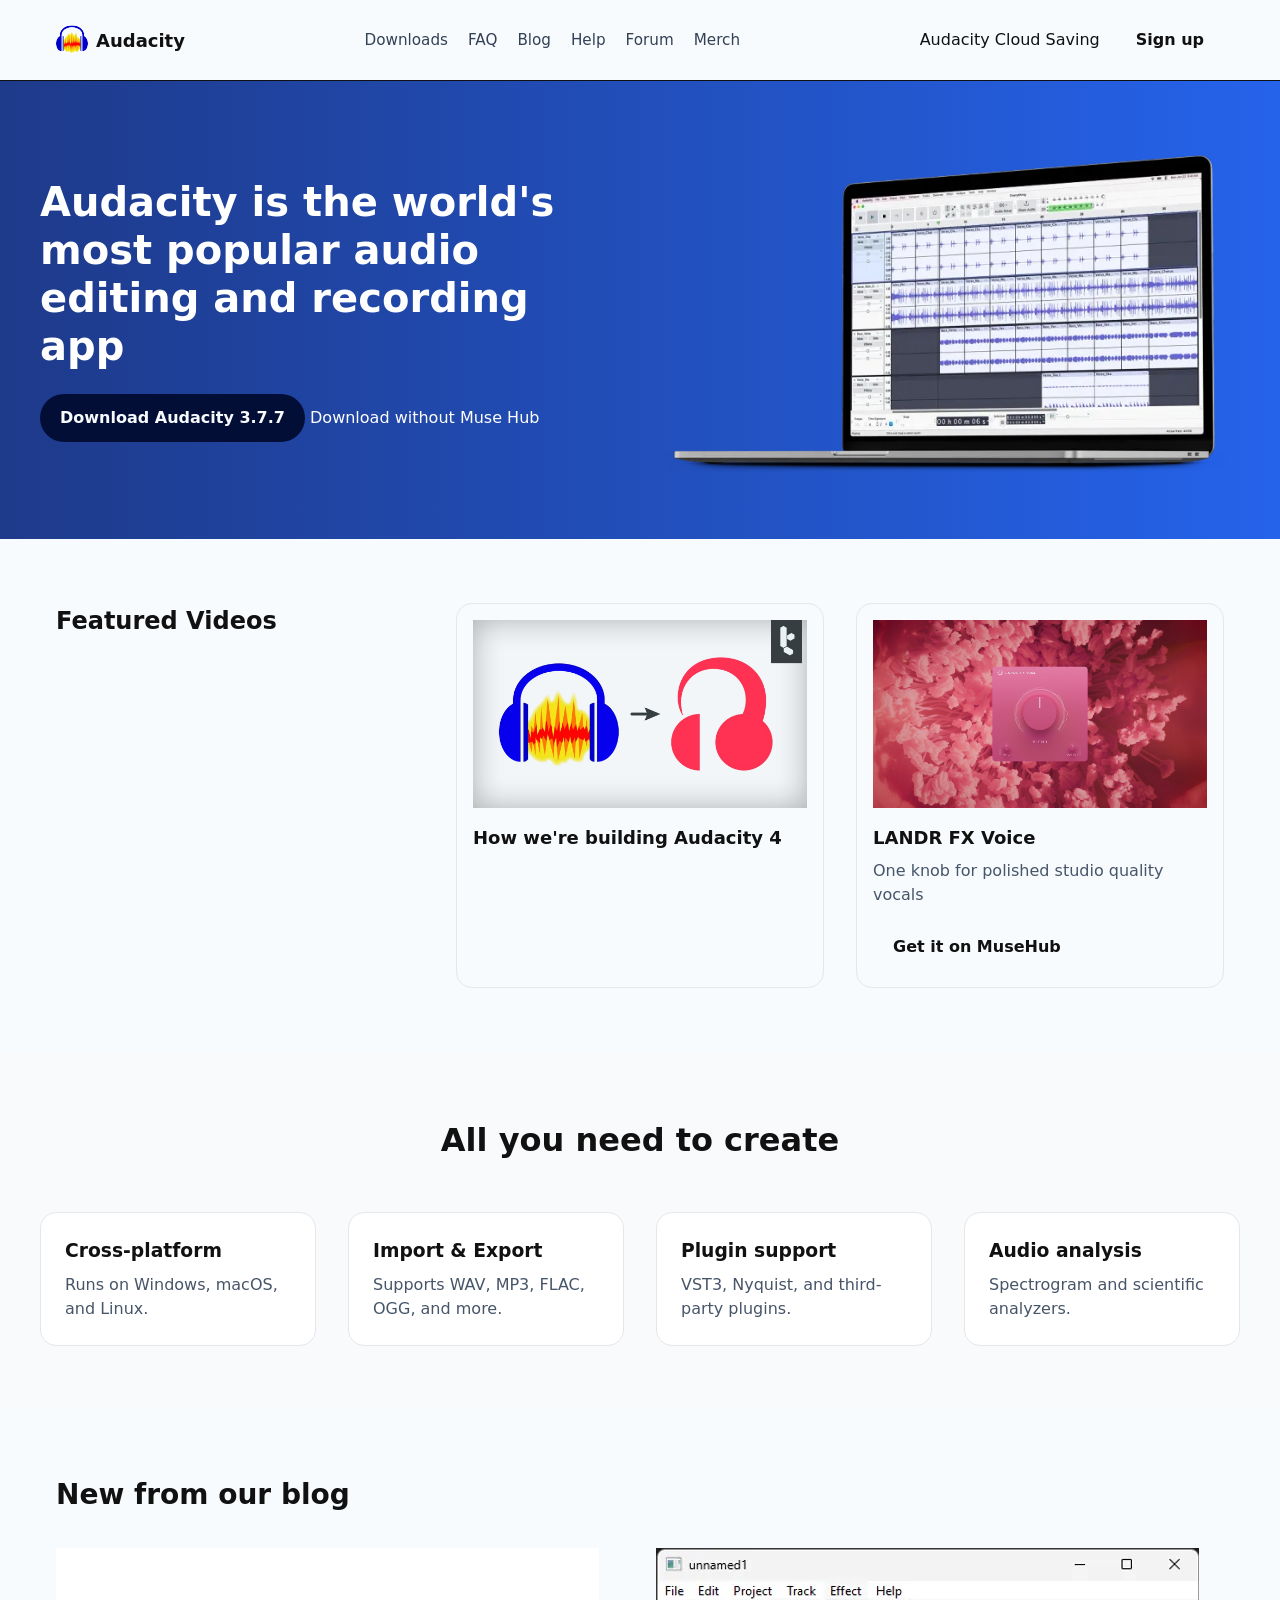
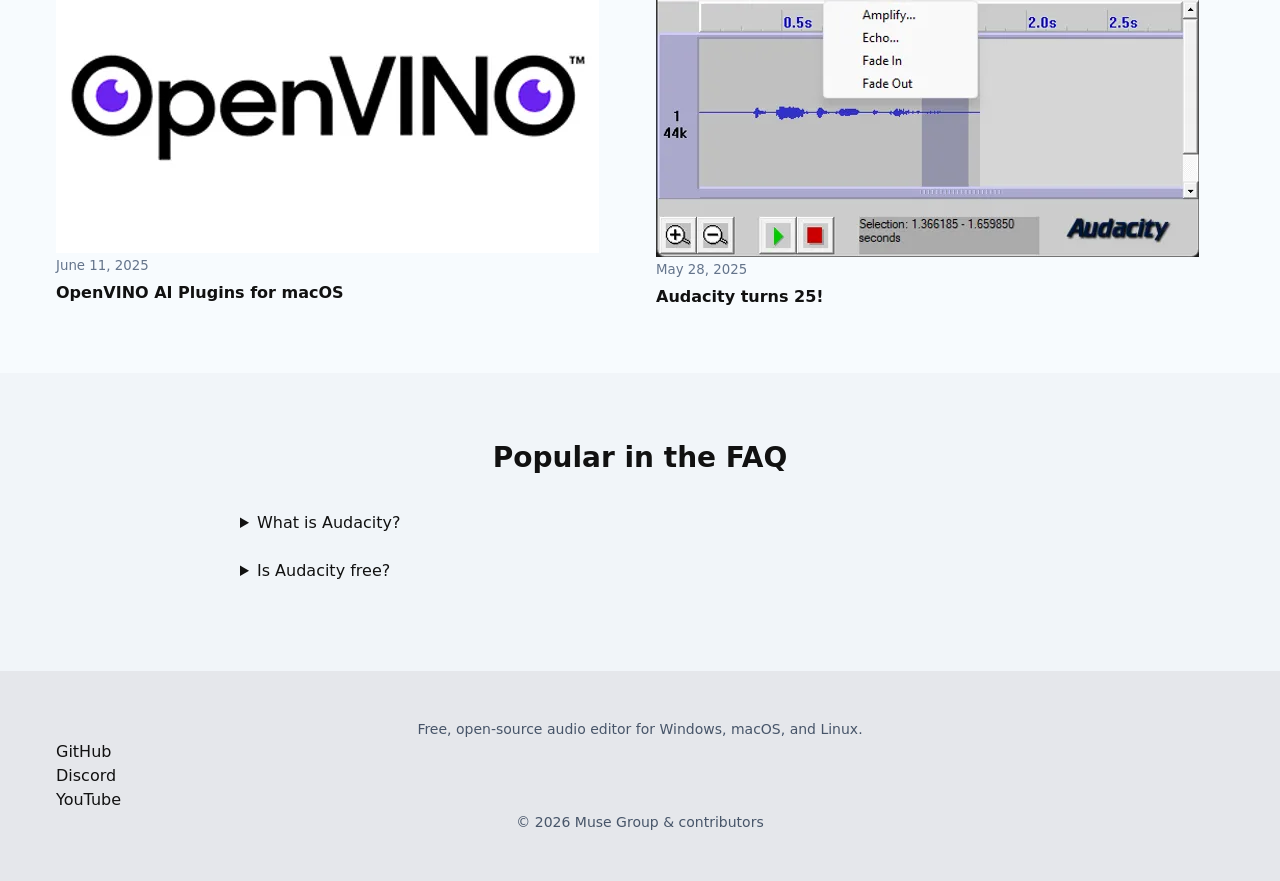
==== Final/index.html @ b993560e "combined pages and files for finals folder" ====
<!DOCTYPE html>
<html lang="en">
<head>
  <meta charset="UTF-8" />
  <meta name="viewport" content="width=device-width, initial-scale=1" />
  <title>Final</title>

  <link rel="stylesheet" href="styles.css" />

  <meta
    name="description"
    content="Audacity is the world's most popular audio editing and recording app."
  />
</head>

<body id="top">
  <a class="skip-to-content" href="#main">Skip to content</a>

  <!-- HEADER -->
  <header>
    <nav class="nav" aria-label="Primary Navigation">

      <!-- Brand -->
      <ul class="nav-left" aria-label="Brand">
        <li aria-label="Audacity Home">
          <a href="index.html">
            <img
              src="images/Audacity_Logo.DK8H7nvr.svg"
              alt="Audacity logo"
            />
            Audacity
          </a>
        </li>
      </ul>

      <!-- Main Links -->
      <ul class="nav-center" aria-label="Main Navigation Links">
        <li aria-label="Downloads"><a href="#">Downloads</a></li>
        <li aria-label="Frequently Asked Questions"><a href="#">FAQ</a></li>
        <li aria-label="Blog"><a href="#">Blog</a></li>
        <li aria-label="Help"><a href="#">Help</a></li>
        <li aria-label="Forum"><a href="#">Forum</a></li>
        <li aria-label="Merchandise"><a href="#">Merch</a></li>
      </ul>

      <!-- Account Links -->
      <ul class="nav-right" aria-label="Account and User Links">
        <li aria-label="Audacity Cloud Saving">
          <a href="#">Audacity Cloud Saving</a>
        </li>
        <li aria-label="Sign Up">
          <a href="#" class="button">Sign up</a>
        </li>
      </ul>

    </nav>
  </header>

  <!--  MAIN  -->
  <main id="main">

    <!--  HERO  -->
    <section class="hero">
      <section class="hero-content">

        <article class="hero-text">
          <h1>
            Audacity is the world's most popular audio editing and recording app
          </h1>

          <a class="button primary" href="#">
            Download Audacity 3.7.7
          </a>

          <a class="text-link" href="#">
            Download without Muse Hub
          </a>
        </article>

        <figure class="hero-image">
          <img
            src="images/HeroBannerImage.BT1jp_L7_AJsjM.webp"
            alt="Audacity app on a laptop"
          />
        </figure>

      </section>
    </section>

    <!--  VIDEOS  -->
    <section class="videos" aria-labelledby="videos-heading">
      <h2 id="videos-heading" class="visually-hidden">Featured Videos</h2>

      <article class="video-card">
        <img
          src="images/video-1.jpg"
          alt="How we're building Audacity 4 video thumbnail"
        />
        <h3>How we're building Audacity 4</h3>
      </article>

      <article class="video-card">
        <img
          src="images/video-2.jpg"
          alt="LANDR FX Voice plugin video thumbnail"
        />
        <h3>LANDR FX Voice</h3>
        <p>One knob for polished studio quality vocals</p>
        <a href="#" class="button">
          Get it on MuseHub
        </a>
      </article>
    </section>

    <!--  FEATURES  -->
    <section class="features">
      <h2>All you need to create</h2>

      <section class="feature-grid">
        <article class="feature-card">
          <h3>Cross-platform</h3>
          <p>Runs on Windows, macOS, and Linux.</p>
        </article>

        <article class="feature-card">
          <h3>Import & Export</h3>
          <p>Supports WAV, MP3, FLAC, OGG, and more.</p>
        </article>

        <article class="feature-card">
          <h3>Plugin support</h3>
          <p>VST3, Nyquist, and third-party plugins.</p>
        </article>

        <article class="feature-card">
          <h3>Audio analysis</h3>
          <p>Spectrogram and scientific analyzers.</p>
        </article>
      </section>
    </section>

    <!--  BLOG  -->
    <section class="blog">
      <h2>
        New from our <a href="#">blog</a>
      </h2>

      <section class="blog-grid">
        <article class="blog-card">
          <img
            src="images/openvino-logo.g7zKvwM-_2plvuq.webp"
            alt="OpenVINO logo"
          />
          <small>June 11, 2025</small>
          <h4>OpenVINO AI Plugins for macOS</h4>
        </article>

        <article class="blog-card">
          <img
            src="images/audacity-0.8.BLUesJEs_8E0D4.webp"
            alt="Audacity logo"
          />
          <small>May 28, 2025</small>
          <h4>Audacity turns 25!</h4>
        </article>
      </section>
    </section>

    <!--  FAQ  -->
    <section class="faq">
      <h2>Popular in the FAQ</h2>

      <details class="faq-item">
        <summary>What is Audacity?</summary>
        <p>
          Audacity is a free, open-source audio editor for recording and editing sound.
        </p>
      </details>

      <details class="faq-item">
        <summary>Is Audacity free?</summary>
        <p>Yes. Always free and open source.</p>
      </details>
    </section>

  </main>

  <!-- FOOTER -->
  <footer aria-label="Footer">

    <section class="footer-first">
      <p class="footer-text">
        Free, open-source audio editor for Windows, macOS, and Linux.
      </p>
    </section>

    <section aria-label="Footer Navigation">

      <ul aria-label="Return to Top">
        <li aria-label="Skip to top link">
          <a href="#top" class="skip-link-footer">
            Skip to top
          </a>
        </li>
      </ul>

      <ul aria-label="Social Media Links">
        <li aria-label="GitHub"><a class="icon" href="#">GitHub</a></li>
        <li aria-label="Discord"><a class="icon" href="#">Discord</a></li>
        <li aria-label="YouTube"><a class="icon" href="#">YouTube</a></li>
      </ul>

    </section>

    <p class="copyright">
      © 2026 Muse Group & contributors
    </p>

  </footer>

</body>
</html>
---- Final/styles.css ----
/* ===============================
   RESET & BASE
================================ */

*,
*::before,
*::after {
  box-sizing: border-box;
  margin: 0;
  padding: 0;
}

:root {
    --primary-mid: #092892;
    --primary-dark: #030E37;
    --primary-light: #B8C7FF;
    --secondary-mid: #FE983C;
    --secondary-dark: #753800;
    --secondary-light: #FFD6B1;
    --tertiary-mid: #ED0808;
    --neutral-black: #111111;
    --neutral-white: #F7FBFE;
}

html {
  font-family: system-ui, -apple-system, BlinkMacSystemFont, "Segoe UI",
    Roboto, Helvetica, Arial, sans-serif;
  line-height: 1.5;
}

body {
  color: var(--neutral-black);/*#0f172a;*/
  background-color: var(--neutral-white); /*#ffffff;*/
  margin: 0;
}

img {
  max-width: 100%;
  display: block;
}

a {
  color: inherit;
  text-decoration: none;
}

/* ===============================
   UTILITY
================================ */

.skip-to-content {
  position: absolute;
  left: -999px;
  top: auto;
}

.skip-to-content:focus {
  left: 1rem;
  top: 1rem;
  background: var(--neutral-black); /*#000;*/
  color: var(--neutral-white); /*#fff;*/
  padding: 0.5rem 1rem;
  z-index: 1000;
}

/* ===============================
   BUTTONS & LINKS
================================ */

.button {
  display: inline-block;
  padding: 0.75rem 1.25rem;
  border-radius: 999px;
  font-weight: 600;
  transition: background-color 0.2s ease, transform 0.2s ease;
}

.button.primary {
  background-color: var(--primary-dark); /*#2563eb;*/
  color: var(--neutral-white); /*#ffffff;*/
}

.button.primary:hover {
  background-color: var(--primary-dark); /*#1d4ed8;*/
  transform: translateY(-1px);
}

.text-link {
  display: inline-block;
  margin-top: 0.75rem;
  color: var(--primary-dark); /*#2563eb;*/
  font-weight: 500;
}

/* ===============================
   HEADER / NAV
================================ */

header {
  position: sticky;
  top: 0;
  background-color: var(--neutral-white); /*#ffffff;*/
  border-bottom: 1px solid var(--neutral-black); /*#e5e7eb;*/
  z-index: 50;
}

.nav {
  max-width: 1200px;
  margin: 0 auto;
  padding: 1rem;
  display: flex;
  align-items: center;
  justify-content: space-between;
  gap: 1rem;
}

.nav-left a {
  display: flex;
  align-items: center;
  gap: 0.5rem;
  font-weight: 700;
  font-size: 1.125rem;
}

.nav-left img {
  height: 32px;      /* adjust as needed: 24–40px is typical */
  width: auto;
}

.nav-center {
  display: flex;
  gap: 1.25rem;
}

.nav-center a {
  font-size: 0.95rem;
  color: #334155;
}

.nav-right {
  display: flex;
  gap: 1rem;
  align-items: center;
}

.nav ul {
  list-style: none;
  padding: 0;
  margin: 0;
}

/* ===============================
   HERO
================================ */

.hero {
  background: linear-gradient(90deg, #1e3a8a, #2563eb);
  color: #ffffff;
  padding: 4rem 1rem;
}

.hero-content {
  max-width: 1200px;
  margin: 0 auto;
  display: grid;
  grid-template-columns: 1fr 1fr;
  gap: 3rem;
  align-items: center;
}

.hero-text h1 {
  font-size: 2.5rem;
  line-height: 1.2;
  margin-bottom: 1.5rem;
}

.hero-image img {
  border-radius: 1rem;
}

.text-link {
    color: white;
}

/* ===============================
   VIDEOS
================================ */

.videos {
  max-width: 1200px;
  margin: 4rem auto;
  padding: 0 1rem;
  display: grid;
  grid-template-columns: repeat(auto-fit, minmax(280px, 1fr));
  gap: 2rem;
}

.video-card {
  border: 1px solid #e5e7eb;
  border-radius: 1rem;
  overflow: hidden;
  padding: 1rem;
}

.video-card h3 {
  margin-top: 1rem;
  font-size: 1.125rem;
}

.video-card p {
  margin: 0.5rem 0 1rem;
  color: #475569;
}

/* ===============================
   FEATURES
================================ */

.features {
  background-color: #f8fafc;
  padding: 4rem 1rem;
}

.features h2 {
  text-align: center;
  font-size: 2rem;
  margin-bottom: 3rem;
}

.feature-grid {
  max-width: 1200px;
  margin: 0 auto;
  display: grid;
  grid-template-columns: repeat(auto-fit, minmax(220px, 1fr));
  gap: 2rem;
}

.feature-card {
  background-color: #ffffff;
  border-radius: 1rem;
  padding: 1.5rem;
  border: 1px solid #e5e7eb;
}

.feature-card h3 {
  margin-bottom: 0.5rem;
}

.feature-card p {
  color: #475569;
}

/* ===============================
   BLOG
================================ */

.blog {
  max-width: 1200px;
  margin: 4rem auto;
  padding: 0 1rem;
}

.blog h2 {
  font-size: 1.75rem;
  margin-bottom: 2rem;
}

.blog h2 {
  font-size: 1.75rem;
  margin-bottom: 2rem;
}

/* NEW: grid only for blog cards */
.blog-grid {
  display: grid;
  grid-template-columns: repeat(auto-fit, minmax(280px, 1fr));
  gap: 2rem;
}


.blog-card small {
  color: #64748b;
}

.blog-card h4 {
  margin-top: 0.25rem;
}

/* ===============================
   FAQ
================================ */

.faq {
  background-color: #f1f5f9;
  padding: 4rem 1rem;
}

.faq h2 {
  text-align: center;
  font-size: 1.75rem;
  margin-bottom: 2rem;
}

.faq-item {
  max-width: 800px;
  margin: 0 auto 1.5rem;
}

.faq-item h4 {
  font-weight: 600;
  margin-bottom: 0.25rem;
}

.faq-item p {
  color: #475569;
}

/* ===============================
   FOOTER
================================ */

footer {
  background-color: #e5e7eb;
  padding: 3rem 1rem;
}

footer > div {
  max-width: 1200px;
  margin: 0 auto 2rem;
}

footer > section {
  max-width: 1200px;
  margin: 0 auto;
  padding: 0 1rem;
}

.footer-about,
.footer-links,
.footer-social {
  margin-bottom: 1.5rem;
}

.footer-links a,
.footer-social a {
  display: block;
  margin-top: 0.25rem;
  color: #334155;
}

footer p {
  text-align: center;
  font-size: 0.875rem;
  color: #475569;
}

footer ul {
  list-style: none;
  padding: 0;
  margin: 0;
}

/* ===============================
   FOOTER SKIP LINK
================================ */

.skip-link-footer {
  position: absolute;
  left: -999px;
  background: var(--primary-dark);
  color: var(--neutral-white);
  padding: 0.5rem 1rem;
  border-radius: 999px;
  font-weight: 600;
}

.skip-link-footer:focus {
  left: 1rem;
  bottom: 1rem;
  outline: 3px solid var(--secondary-mid);
  outline-offset: 2px;
  position: absolute;
  z-index: 1000;
}

/* ===============================
   RESPONSIVE
================================ */

@media (max-width: 768px) {
  .hero-content {
    grid-template-columns: 1fr;
    text-align: center;
  }

  .nav-center {
    display: none;
  }

  .blog-card {
    grid-template-columns: 1fr;
  }
}
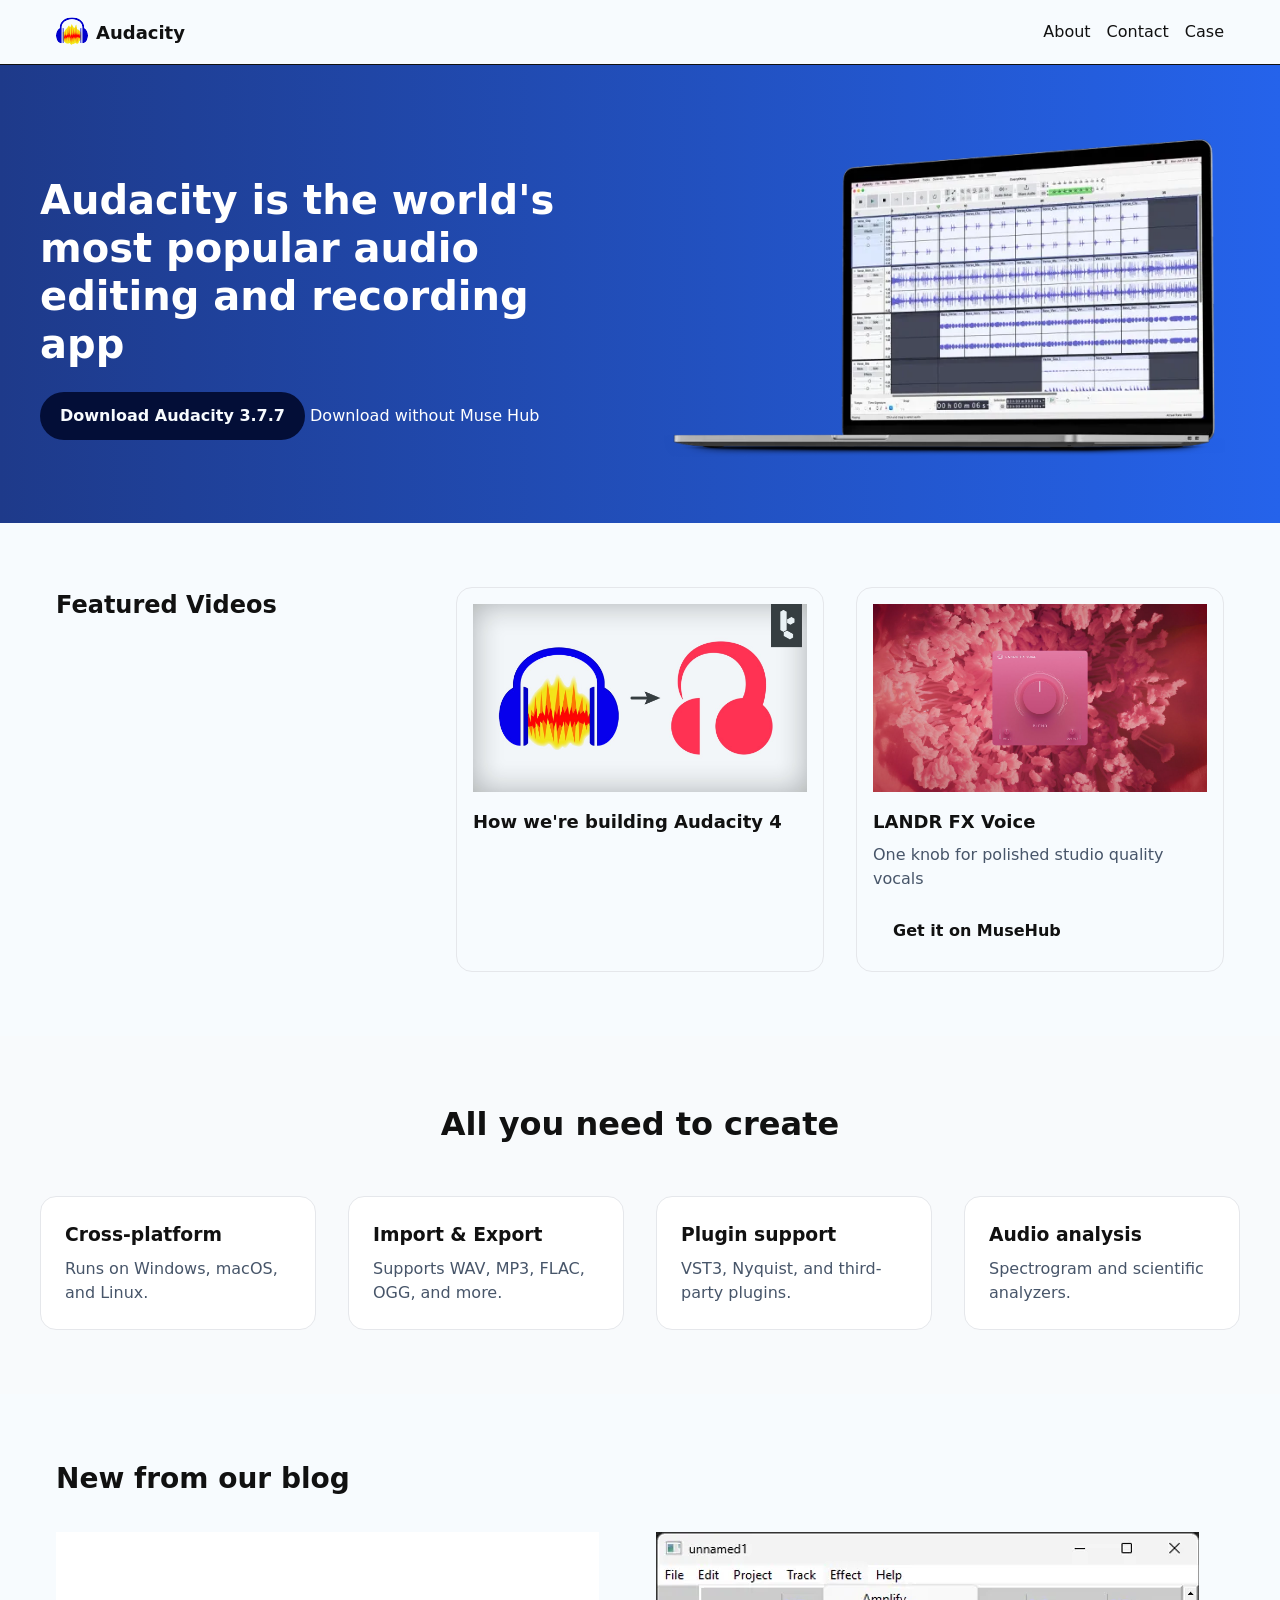
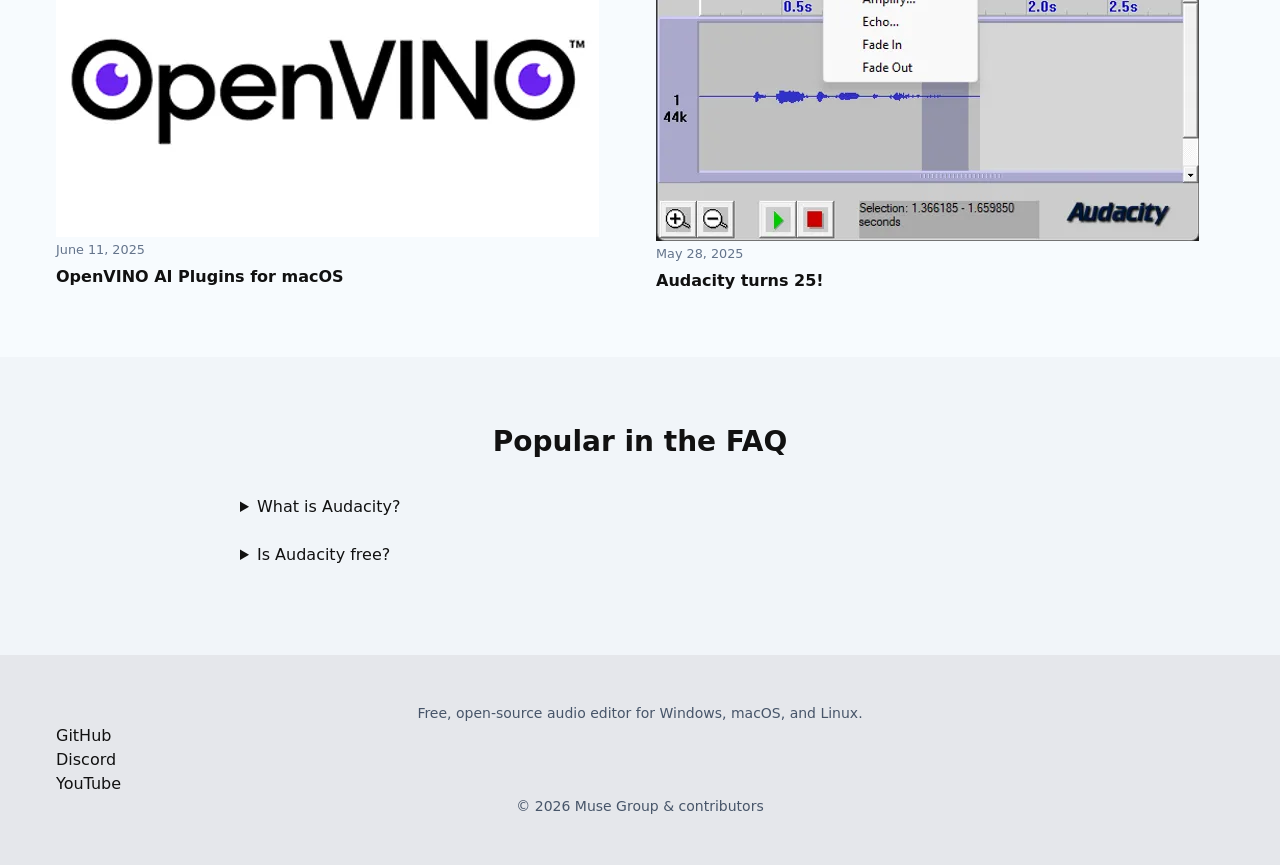
==== commit 3942db1b: "fix nav" ====
--- a/Final/index.html
+++ b/Final/index.html
@@ -5,6 +5,7 @@
   <meta name="viewport" content="width=device-width, initial-scale=1" />
   <title>Final</title>
 
+  <link rel="stylesheet" href="normalize.css"/>
   <link rel="stylesheet" href="styles.css" />
 
   <meta
@@ -34,23 +35,17 @@
       </ul>
 
       <!-- Main Links -->
-      <ul class="nav-center" aria-label="Main Navigation Links">
-        <li aria-label="Downloads"><a href="#">Downloads</a></li>
-        <li aria-label="Frequently Asked Questions"><a href="#">FAQ</a></li>
-        <li aria-label="Blog"><a href="#">Blog</a></li>
-        <li aria-label="Help"><a href="#">Help</a></li>
-        <li aria-label="Forum"><a href="#">Forum</a></li>
-        <li aria-label="Merchandise"><a href="#">Merch</a></li>
-      </ul>
-
+      <!-- <ul class="nav-center" aria-label="Main Navigation Links">
+        <li aria-label="About"><a href="#">About</a></li>
+        <li aria-label="Contact Us"><a href="#">Contact</a></li>
+      </ul> -->
+
+      <!--REMOVEEEEEEEEEEEEEEEEEE-->
       <!-- Account Links -->
-      <ul class="nav-right" aria-label="Account and User Links">
-        <li aria-label="Audacity Cloud Saving">
-          <a href="#">Audacity Cloud Saving</a>
-        </li>
-        <li aria-label="Sign Up">
-          <a href="#" class="button">Sign up</a>
-        </li>
+      <ul class="nav-right" aria-label="Main Navigation Links">
+        <li aria-label="About"><a href="#">About</a></li>
+        <li aria-label="Contact Us"><a href="contact.html">Contact</a></li>
+        <li aria-label="Case Study"><a href="#">Case</a></li>
       </ul>
 
     </nav>
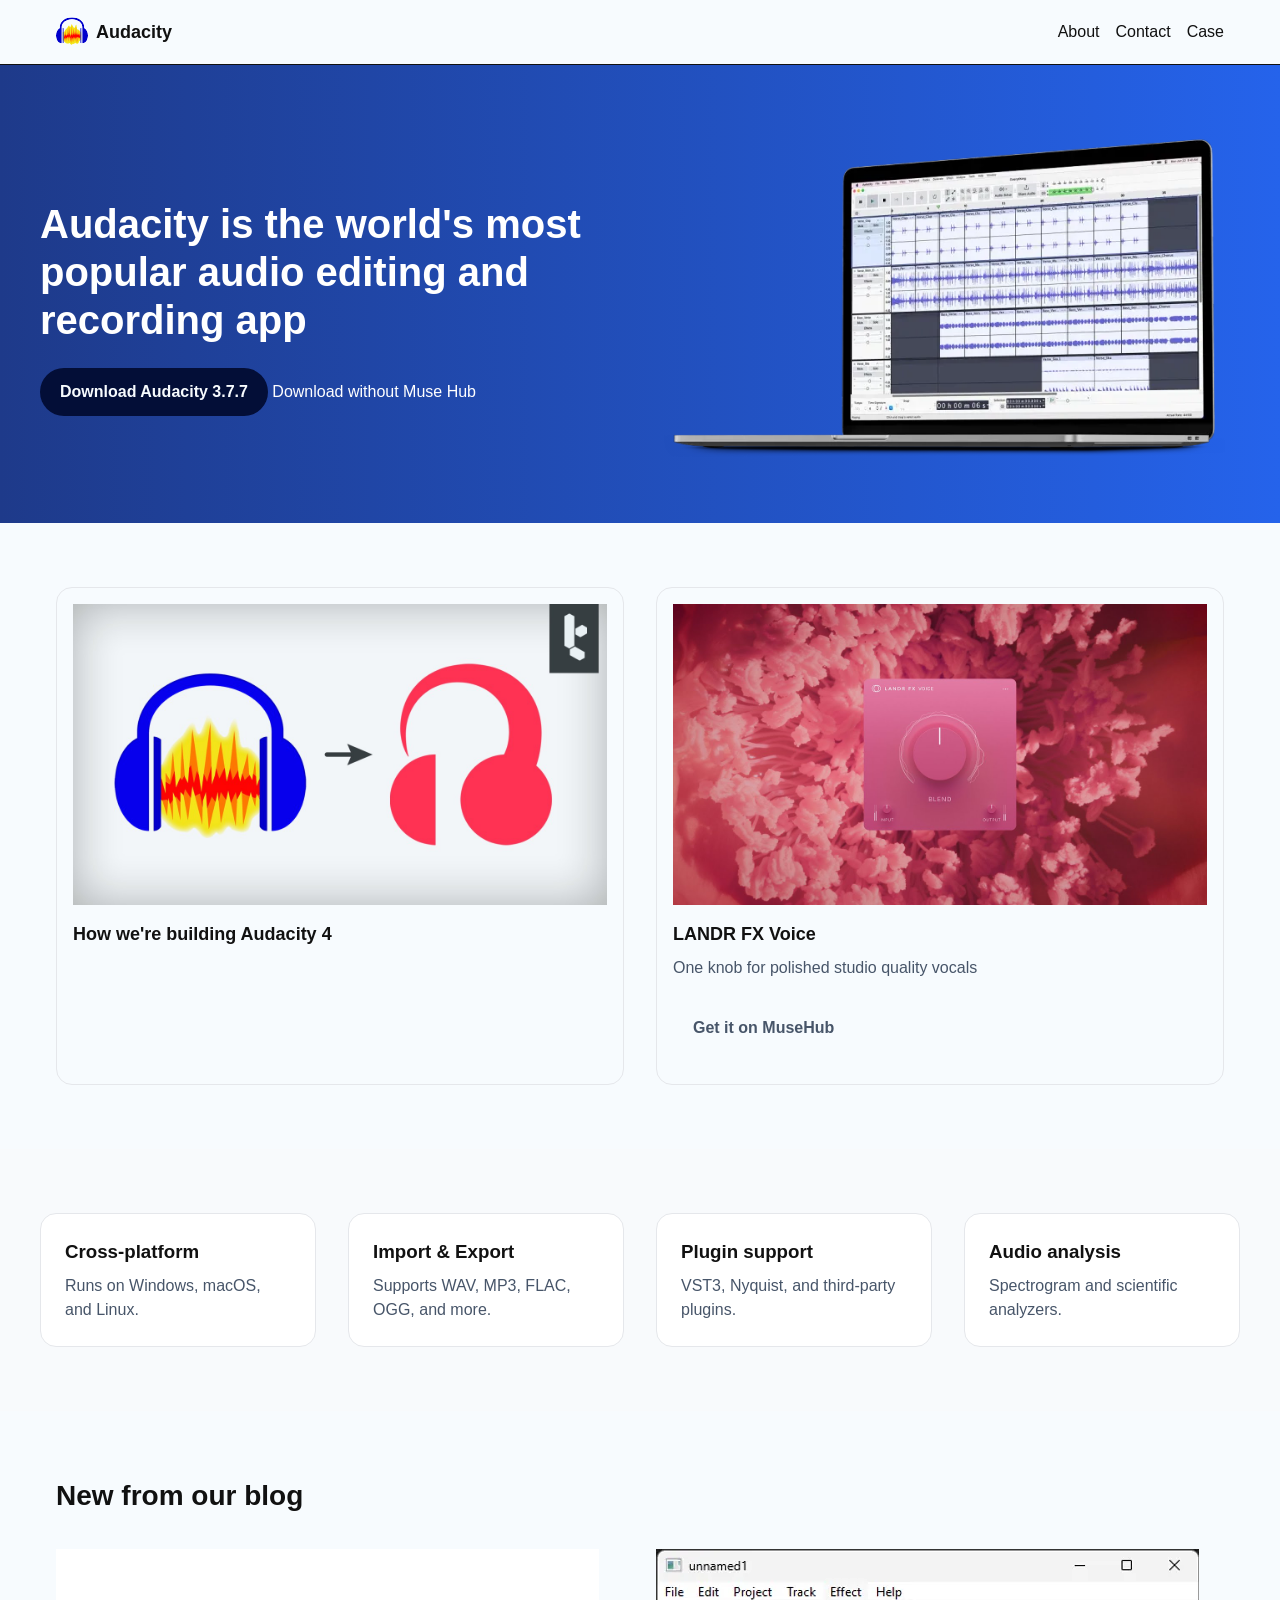
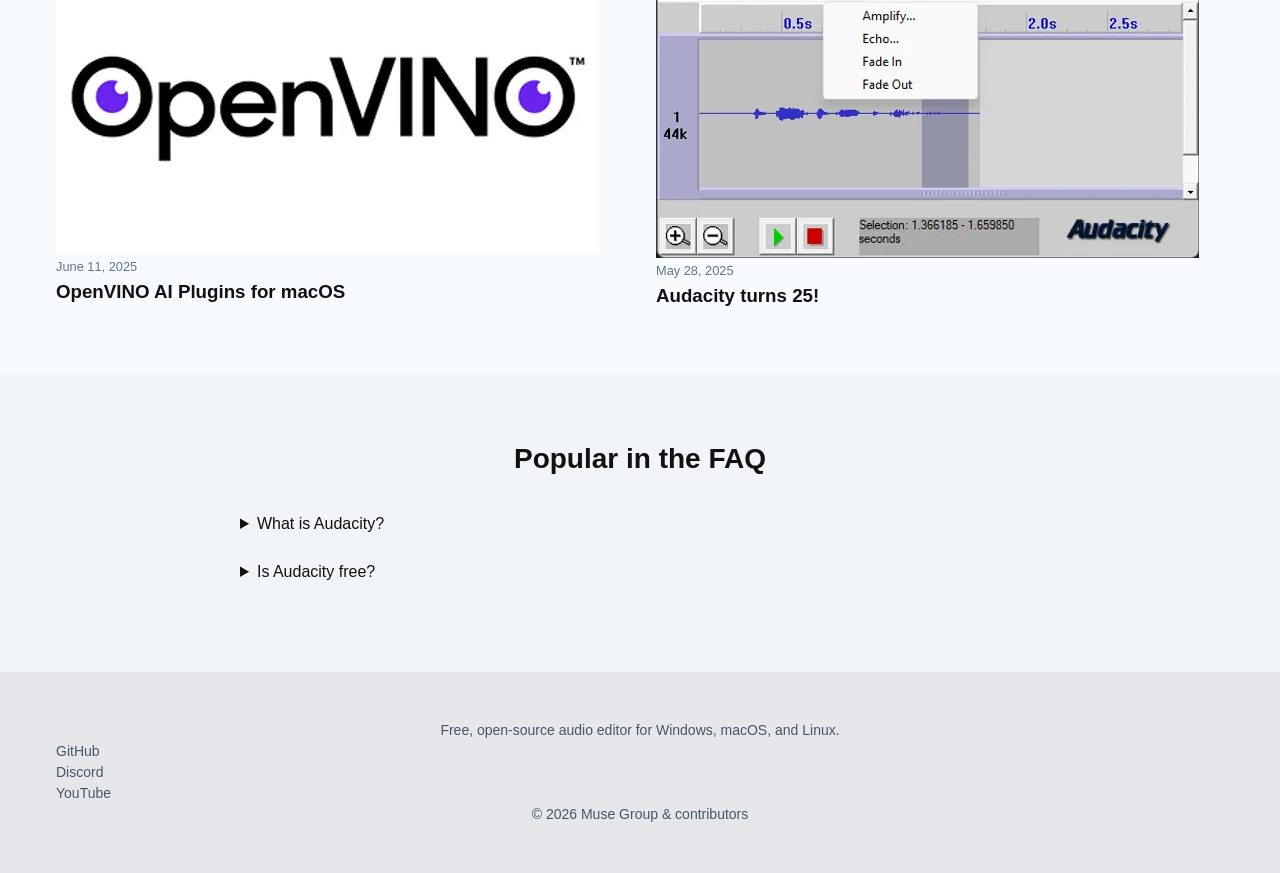
==== commit a9493d64: "Add more to case study content and images to case study. accessible case study. edits to about page." ====
--- a/Final/index.html
+++ b/Final/index.html
@@ -43,9 +43,9 @@
       <!--REMOVEEEEEEEEEEEEEEEEEE-->
       <!-- Account Links -->
       <ul class="nav-right" aria-label="Main Navigation Links">
-        <li aria-label="About"><a href="#">About</a></li>
+        <li aria-label="About"><a href="about.html">About</a></li>
         <li aria-label="Contact Us"><a href="contact.html">Contact</a></li>
-        <li aria-label="Case Study"><a href="#">Case</a></li>
+        <li aria-label="Case Study"><a href="case-study/index.html">Case</a></li>
       </ul>
 
     </nav>
@@ -63,13 +63,13 @@
             Audacity is the world's most popular audio editing and recording app
           </h1>
 
-          <a class="button primary" href="#">
+          <p class="button primary" href="">
             Download Audacity 3.7.7
-          </a>
-
-          <a class="text-link" href="#">
+          </p>
+
+          <p class="text-link" href="">
             Download without Muse Hub
-          </a>
+          </p>
         </article>
 
         <figure class="hero-image">
@@ -101,15 +101,15 @@
         />
         <h3>LANDR FX Voice</h3>
         <p>One knob for polished studio quality vocals</p>
-        <a href="#" class="button">
+        <p href="" class="button">
           Get it on MuseHub
-        </a>
+        </p>
       </article>
     </section>
 
     <!--  FEATURES  -->
-    <section class="features">
-      <h2>All you need to create</h2>
+    <section class="features" aria-labelledby="features-heading">
+      <h2 id="features-heading" class="visually-hidden">All you need to create</h2>
 
       <section class="feature-grid">
         <article class="feature-card">
@@ -137,7 +137,7 @@
     <!--  BLOG  -->
     <section class="blog">
       <h2>
-        New from our <a href="#">blog</a>
+        New from our blog
       </h2>
 
       <section class="blog-grid">
@@ -147,7 +147,7 @@
             alt="OpenVINO logo"
           />
           <small>June 11, 2025</small>
-          <h4>OpenVINO AI Plugins for macOS</h4>
+          <h3>OpenVINO AI Plugins for macOS</h3>
         </article>
 
         <article class="blog-card">
@@ -156,7 +156,7 @@
             alt="Audacity logo"
           />
           <small>May 28, 2025</small>
-          <h4>Audacity turns 25!</h4>
+          <h3>Audacity turns 25!</h3>
         </article>
       </section>
     </section>
@@ -200,9 +200,9 @@
       </ul>
 
       <ul aria-label="Social Media Links">
-        <li aria-label="GitHub"><a class="icon" href="#">GitHub</a></li>
-        <li aria-label="Discord"><a class="icon" href="#">Discord</a></li>
-        <li aria-label="YouTube"><a class="icon" href="#">YouTube</a></li>
+        <li aria-label="GitHub"><p class="icon" href="">GitHub</p></li>
+        <li aria-label="Discord"><p class="icon" href="">Discord</p></li>
+        <li aria-label="YouTube"><p class="icon" href="">YouTube</p></li>
       </ul>
 
     </section>
--- a/Final/styles.css
+++ b/Final/styles.css
@@ -1,6 +1,6 @@
-/* ===============================
+/* 
    RESET & BASE
-================================ */
+*/
 
 *,
 *::before,
@@ -23,8 +23,7 @@
 }
 
 html {
-  font-family: system-ui, -apple-system, BlinkMacSystemFont, "Segoe UI",
-    Roboto, Helvetica, Arial, sans-serif;
+  font-family: Helvetica, Arial, sans-serif; /*system-ui, -apple-system, BlinkMacSystemFont, "Segoe UI",  */
   line-height: 1.5;
 }
 
@@ -40,8 +39,12 @@
 }
 
 a {
-  color: inherit;
-  text-decoration: none;
+  color: var(--primary-mid);
+  text-decoration: underline;
+}
+
+a:hover {
+  color: var(--primary-dark);
 }
 
 /* ===============================
@@ -63,6 +66,18 @@
   z-index: 1000;
 }
 
+.visually-hidden {
+  position: absolute;
+  width: 1px;
+  height: 1px;
+  padding: 0;
+  margin: -1px;
+  overflow: hidden;
+  clip: rect(0, 0, 0, 0);
+  white-space: nowrap;
+  border: 0;
+}
+
 /* ===============================
    BUTTONS & LINKS
 ================================ */
@@ -114,6 +129,11 @@
   gap: 1rem;
 }
 
+.nav a {
+  text-decoration: none;
+  color: inherit;
+}
+
 .nav-left a {
   display: flex;
   align-items: center;
@@ -143,6 +163,12 @@
   align-items: center;
 }
 
+.nav-right a[aria-current="page"] {
+  font-weight: 700;
+  border-bottom: 2px solid var(--secondary-mid);
+  padding-bottom: 2px;
+}
+
 .nav ul {
   list-style: none;
   padding: 0;
@@ -306,6 +332,10 @@
   margin: 0 auto 1.5rem;
 }
 
+.faq-item:hover {
+  cursor: pointer;
+}
+
 .faq-item h4 {
   font-weight: 600;
   margin-bottom: 0.25rem;
@@ -315,6 +345,10 @@
   color: #475569;
 }
 
+.faq-item p:hover {
+  cursor: default;
+}
+
 /* ===============================
    FOOTER
 ================================ */
@@ -322,6 +356,7 @@
 footer {
   background-color: #e5e7eb;
   padding: 3rem 1rem;
+  position: relative;
 }
 
 footer > div {
@@ -341,8 +376,8 @@
   margin-bottom: 1.5rem;
 }
 
-.footer-links a,
-.footer-social a {
+.footer-links p,
+.footer-social p {
   display: block;
   margin-top: 0.25rem;
   color: #334155;
@@ -358,6 +393,10 @@
   list-style: none;
   padding: 0;
   margin: 0;
+}
+
+.icon {
+  text-align: left;
 }
 
 /* ===============================
@@ -376,7 +415,7 @@
 
 .skip-link-footer:focus {
   left: 1rem;
-  bottom: 1rem;
+  top: 1rem;
   outline: 3px solid var(--secondary-mid);
   outline-offset: 2px;
   position: absolute;
@@ -400,4 +439,77 @@
   .blog-card {
     grid-template-columns: 1fr;
   }
-}
+
+  .icon {
+    text-align: center;
+  }
+}
+
+/* ===============================
+   DARK MODE
+================================ */
+
+@media (prefers-color-scheme: dark) {
+  :root {
+    --neutral-black: #F7FBFE;
+    --neutral-white: #0f1117;
+  }
+
+  header {
+    background-color: #0f1117;
+    border-bottom-color: #2a2a2a;
+  }
+
+  .features {
+    background-color: #1a1a2e;
+  }
+
+  .feature-card {
+    background-color: #16213e;
+    border-color: #2a2a2a;
+    color: #F7FBFE;
+  }
+
+  .feature-card p {
+    color: #a0aec0;
+  }
+
+  .video-card {
+    border-color: #2a2a2a;
+    color: #F7FBFE;
+  }
+
+  .video-card p {
+    color: #a0aec0;
+  }
+
+  .faq {
+    background-color: #1a1a2e;
+    color: #F7FBFE;
+  }
+
+  .faq-item p {
+    color: #a0aec0;
+  }
+
+  footer {
+    background-color: #16213e;
+    color: #F7FBFE;
+  }
+
+  footer p {
+    color: #a0aec0;
+  }
+
+  .blog-card small {
+    color: #a0aec0;
+  }
+
+  .nav-center a {
+    color: #a0aec0;
+  }
+
+  p.button.primary {
+    color: #FFFFFF;
+  }
+}
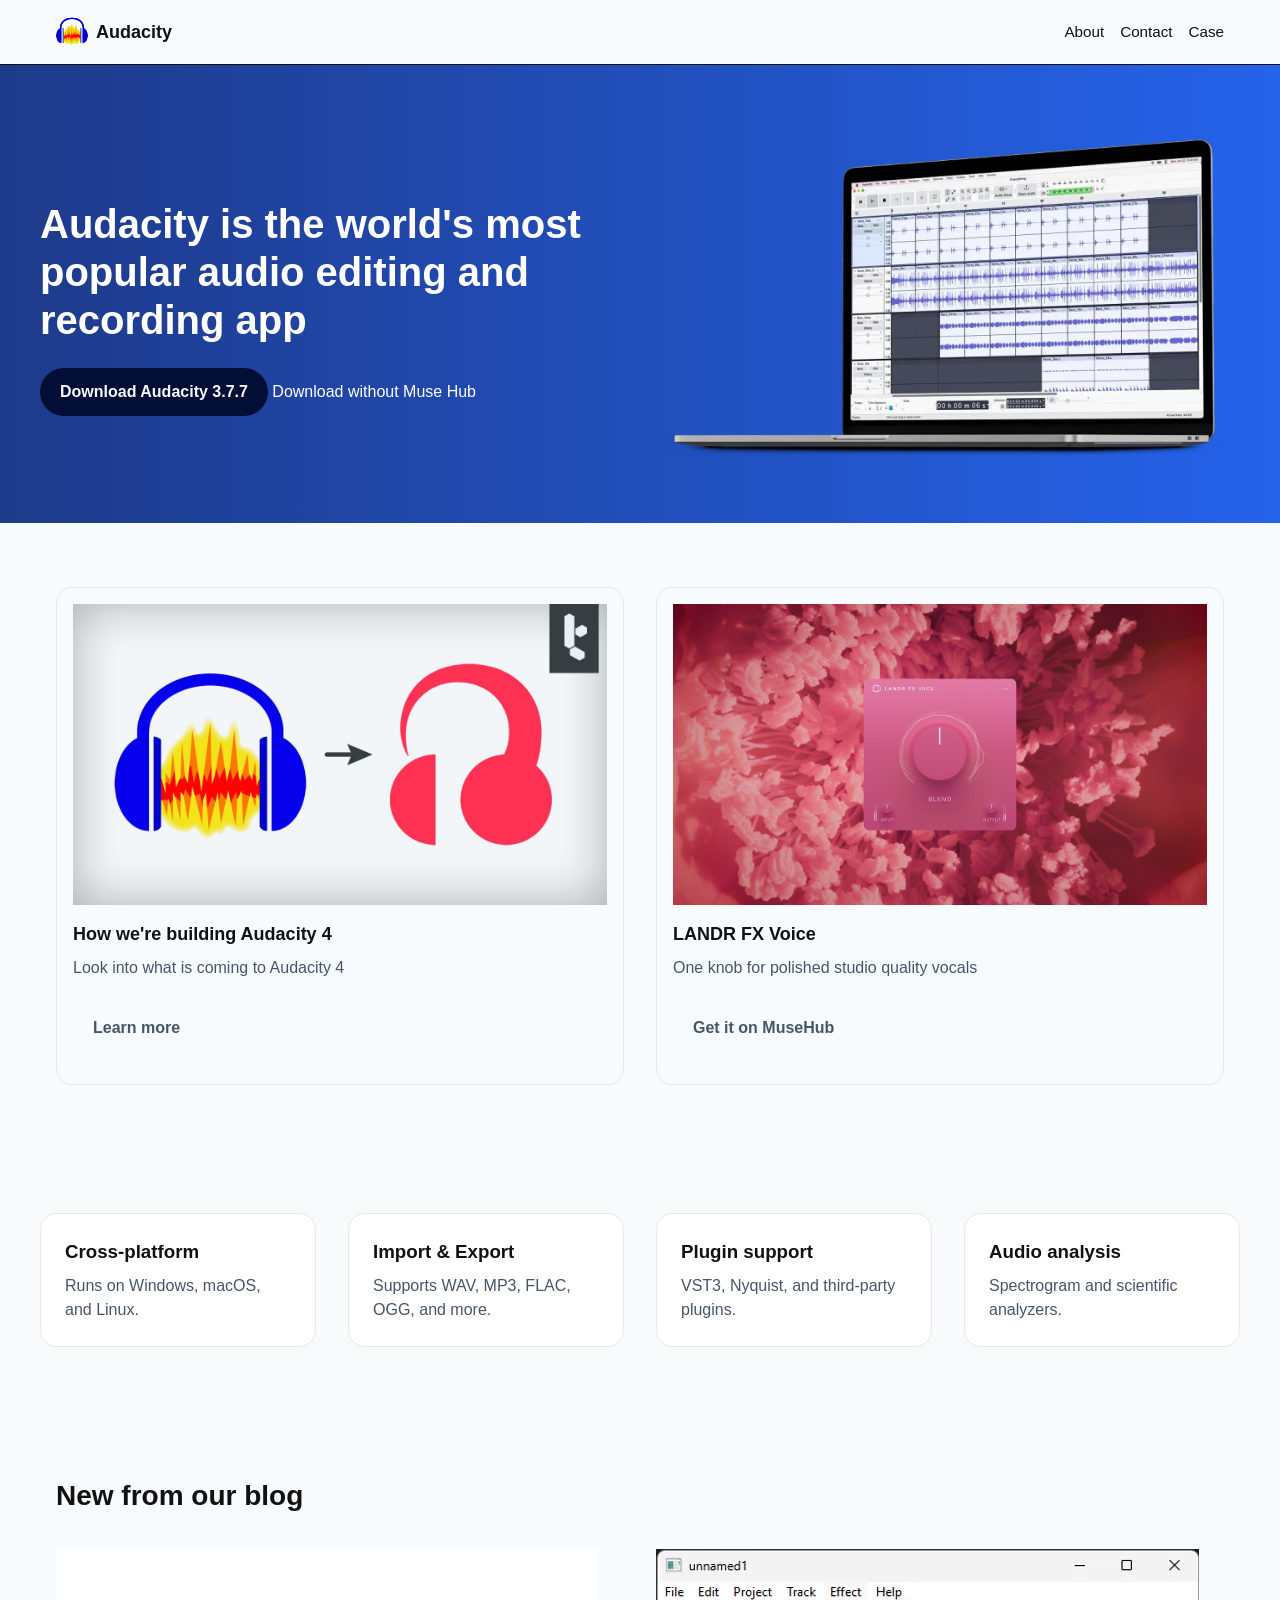
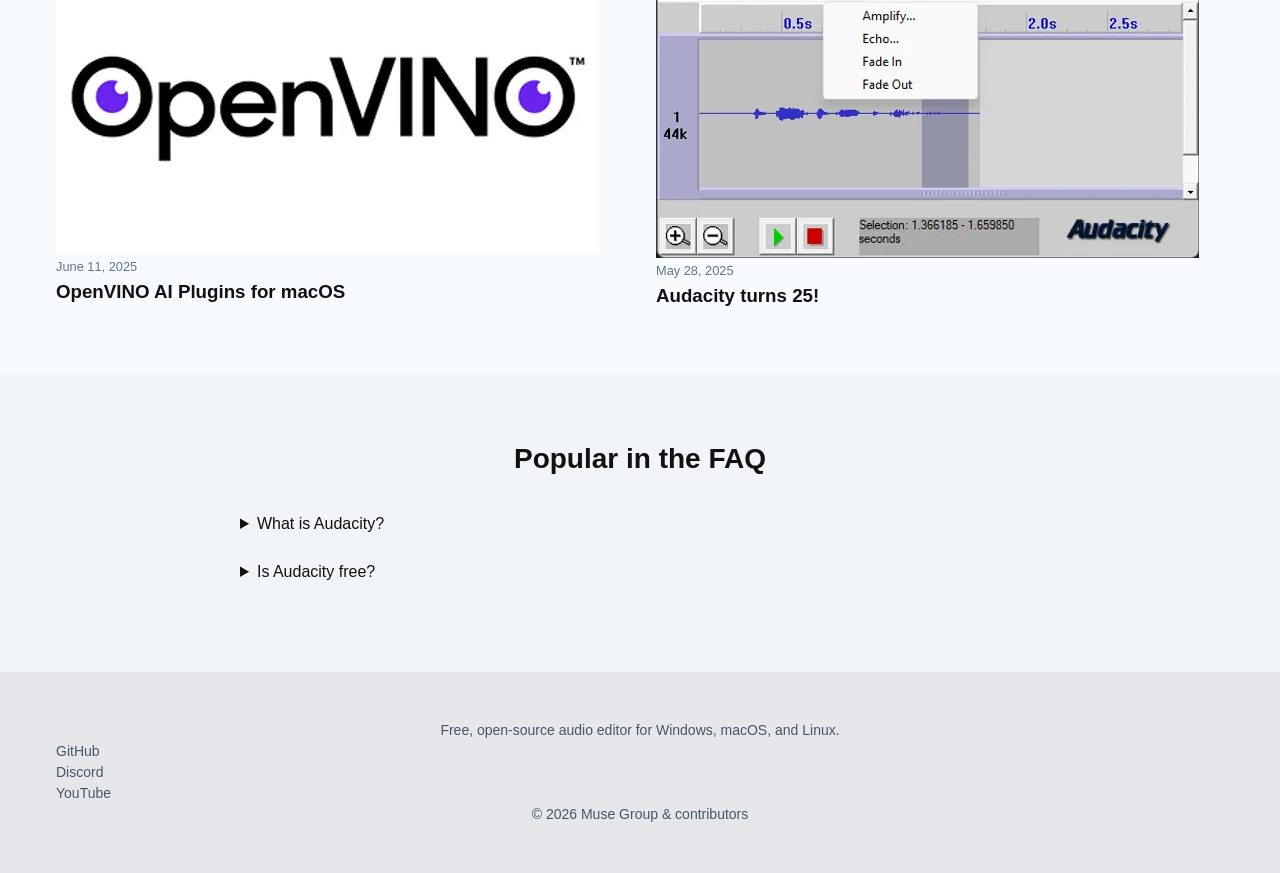
==== commit be25bace: "Fix up based on feedback fix the nav so it doesn't shift skip footer in dark mode is dark add label " ====
--- a/Final/index.html
+++ b/Final/index.html
@@ -28,6 +28,7 @@
             <img
               src="images/Audacity_Logo.DK8H7nvr.svg"
               alt="Audacity logo"
+              aria-label="Hero image of a Laptop with Audacity software"
             />
             Audacity
           </a>
@@ -92,6 +93,10 @@
           alt="How we're building Audacity 4 video thumbnail"
         />
         <h3>How we're building Audacity 4</h3>
+        <p>Look into what is coming to Audacity 4</p>
+        <p href="" class="button">
+          Learn more
+        </p>
       </article>
 
       <article class="video-card">
--- a/Final/styles.css
+++ b/Final/styles.css
@@ -140,6 +140,8 @@
   gap: 0.5rem;
   font-weight: 700;
   font-size: 1.125rem;
+  text-decoration: none;
+  color: inherit;
 }
 
 .nav-left img {
@@ -161,6 +163,12 @@
   display: flex;
   gap: 1rem;
   align-items: center;
+}
+
+.nav-right a {
+  text-decoration: none;
+  color: inherit;
+  font-size: 0.95rem;
 }
 
 .nav-right a[aria-current="page"] {
@@ -471,7 +479,7 @@
   }
 
   .feature-card p {
-    color: #a0aec0;
+    color: white; /*#a0aec0;*/
   }
 
   .video-card {
@@ -480,7 +488,7 @@
   }
 
   .video-card p {
-    color: #a0aec0;
+    color: white; /*#a0aec0;*/
   }
 
   .faq {
@@ -489,7 +497,7 @@
   }
 
   .faq-item p {
-    color: #a0aec0;
+    color: #d3ddec; /*#a0aec0;*/
   }
 
   footer {
@@ -498,18 +506,22 @@
   }
 
   footer p {
-    color: #a0aec0;
+    color: white; /*#a0aec0;*/
   }
 
   .blog-card small {
-    color: #a0aec0;
+    color: white; /*#a0aec0;*/
   }
 
   .nav-center a {
-    color: #a0aec0;
+    color: white; /*#a0aec0;*/
   }
 
   p.button.primary {
     color: #FFFFFF;
   }
-}
+
+  .skip-link-footer {
+  color: var(--neutral-black);
+}
+}
